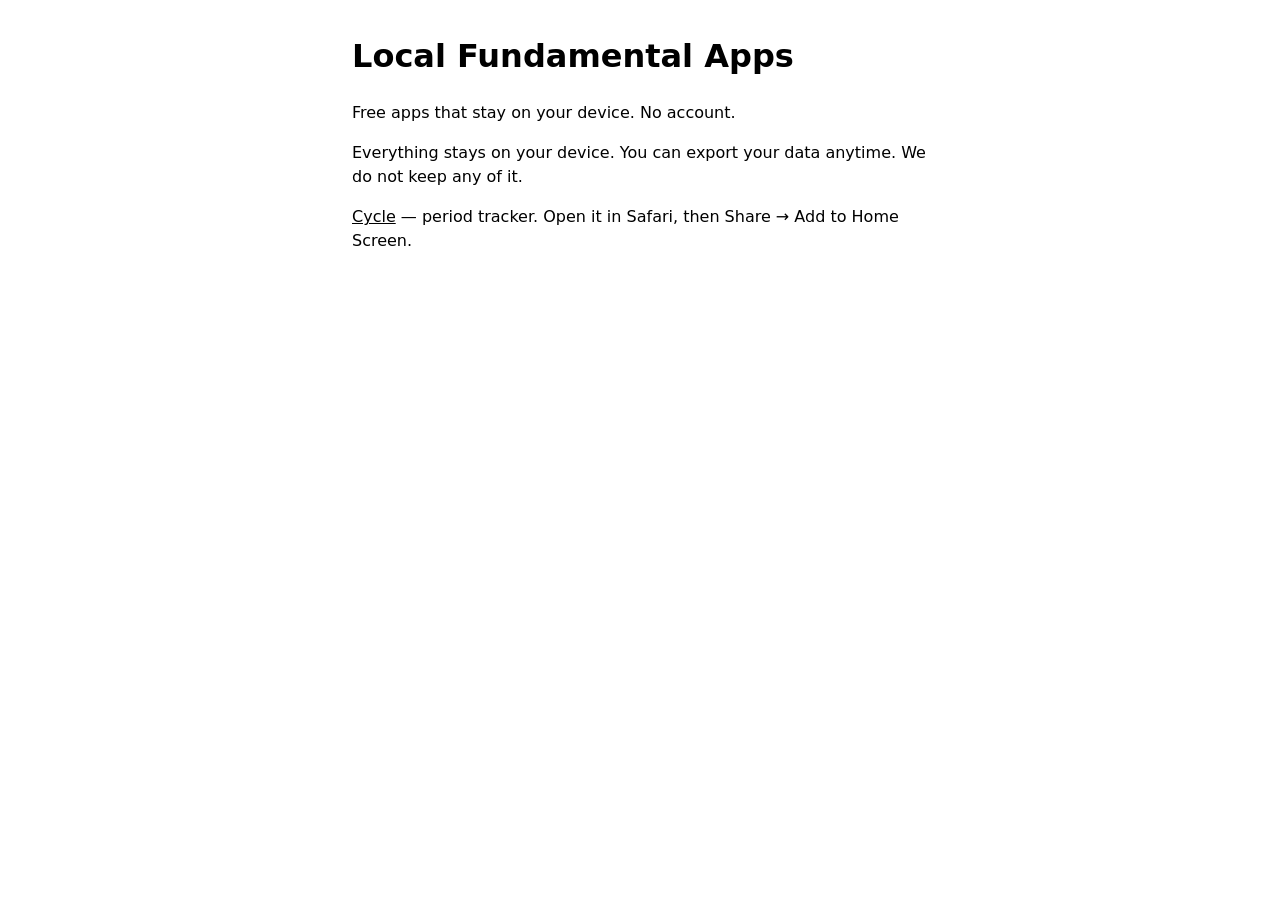
==== index.html @ 356f9113 "Make weight tracking optional at setup and state that data stays on-device. Ask during PIN creation," ====
<!DOCTYPE html>
<html lang="en">
  <head>
    <meta charset="utf-8" />
    <meta name="viewport" content="width=device-width, initial-scale=1" />
    <title>Local Fundamental Apps</title>
    <style>
      body {
        margin: 2rem auto;
        max-width: 36rem;
        padding: 0 1rem;
        font: 16px/1.5 system-ui, sans-serif;
      }
      a {
        color: inherit;
      }
    </style>
  </head>
  <body>
    <h1>Local Fundamental Apps</h1>
    <p>Free apps that stay on your device. No account.</p>
    <p>
      Everything stays on your device. You can export your data anytime. We do not keep any of it.
    </p>
    <p>
      <a href="./cycle/">Cycle</a> — period tracker. Open it in Safari, then Share → Add to Home
      Screen.
    </p>
  </body>
</html>
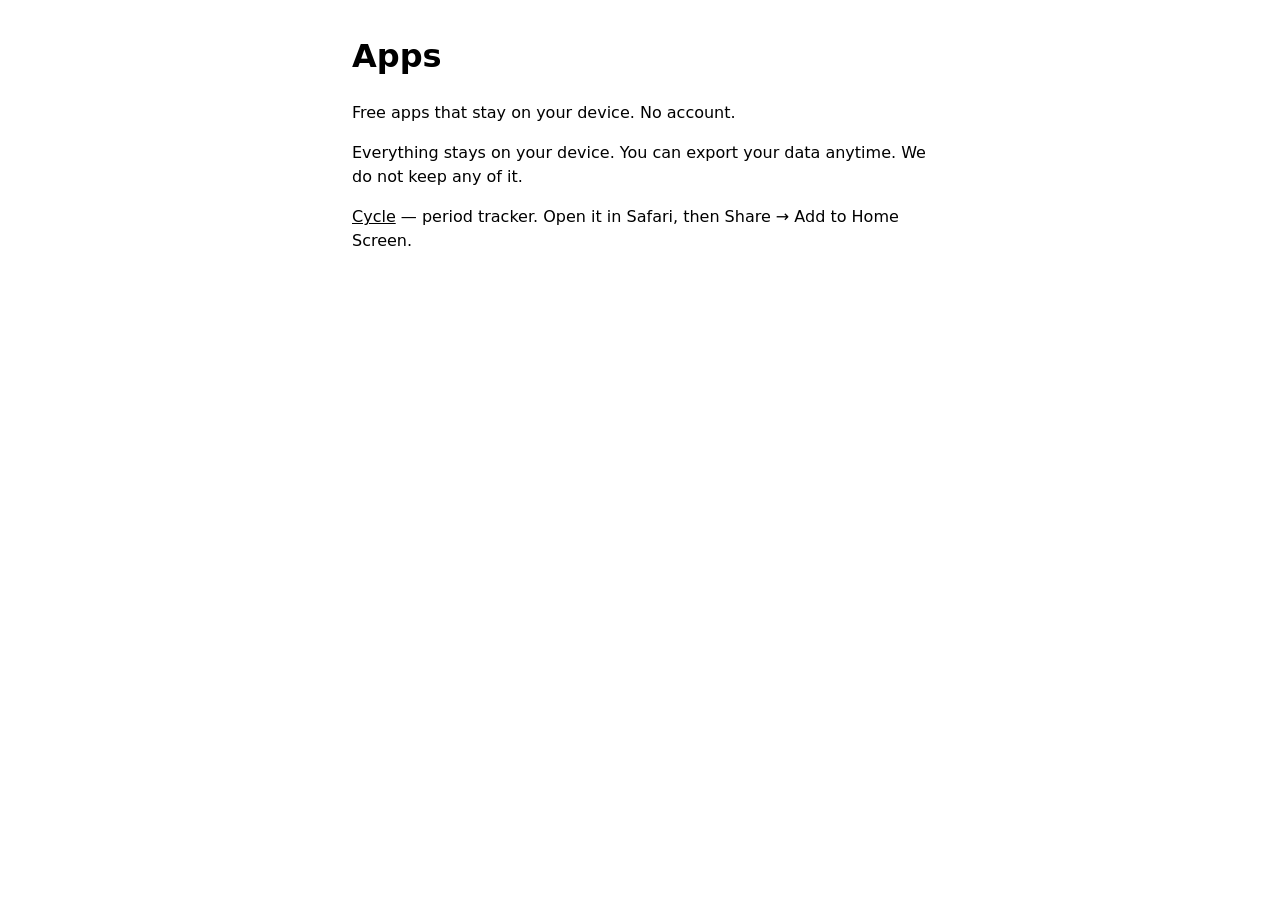
==== commit e404e8e5: "Move the catalog and Cycle under /apps. Keep the homepage as a short redirect so existing repo URLs " ====
--- a/index.html
+++ b/index.html
@@ -2,29 +2,11 @@
 <html lang="en">
   <head>
     <meta charset="utf-8" />
-    <meta name="viewport" content="width=device-width, initial-scale=1" />
-    <title>Local Fundamental Apps</title>
-    <style>
-      body {
-        margin: 2rem auto;
-        max-width: 36rem;
-        padding: 0 1rem;
-        font: 16px/1.5 system-ui, sans-serif;
-      }
-      a {
-        color: inherit;
-      }
-    </style>
+    <meta http-equiv="refresh" content="0; url=./apps/" />
+    <link rel="canonical" href="./apps/" />
+    <title>Apps</title>
   </head>
   <body>
-    <h1>Local Fundamental Apps</h1>
-    <p>Free apps that stay on your device. No account.</p>
-    <p>
-      Everything stays on your device. You can export your data anytime. We do not keep any of it.
-    </p>
-    <p>
-      <a href="./cycle/">Cycle</a> — period tracker. Open it in Safari, then Share → Add to Home
-      Screen.
-    </p>
+    <p><a href="./apps/">Apps</a></p>
   </body>
 </html>
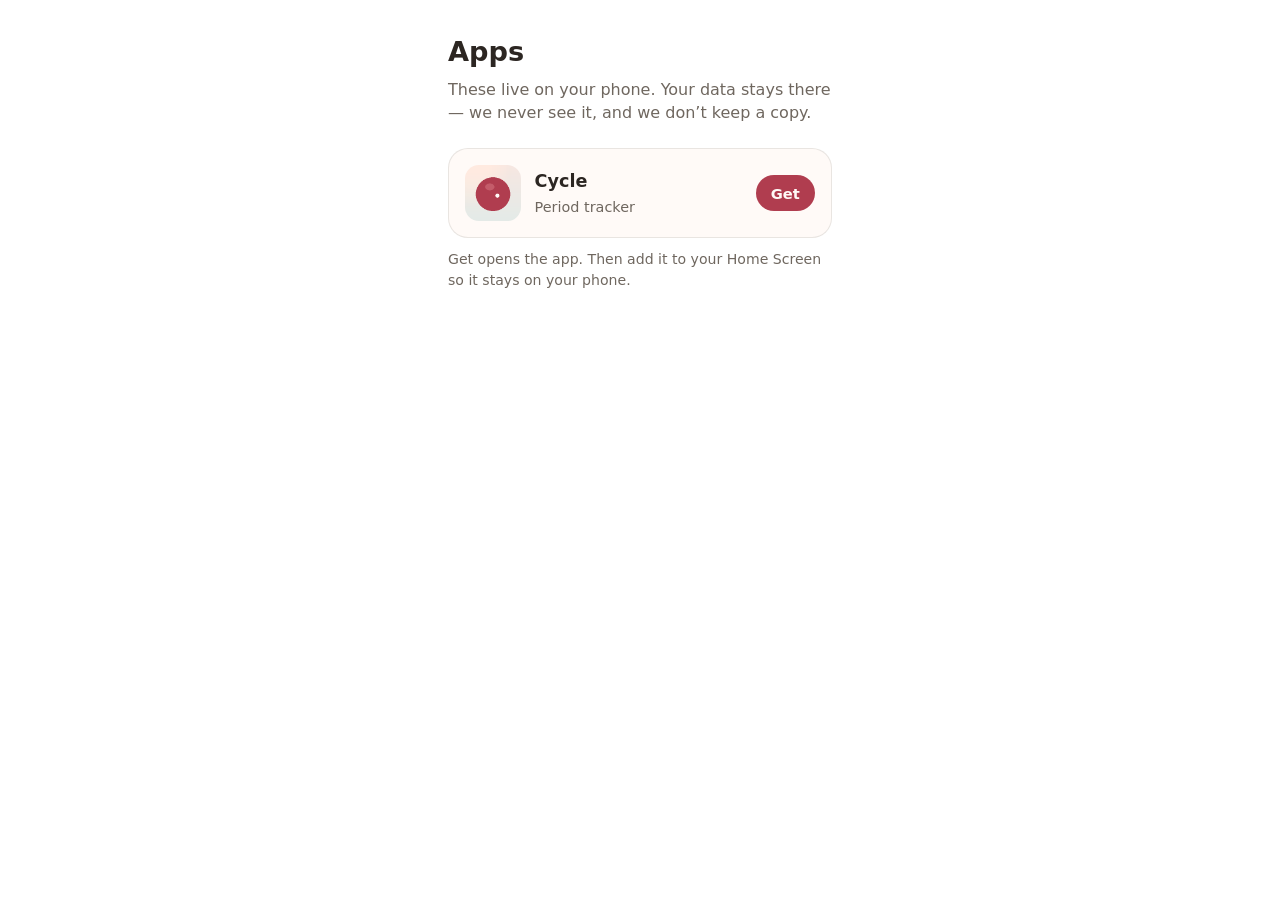
==== commit f63f14dc: "Make the catalog an install card and shorten Cycle’s setup copy. Get opens Cycle so it can be added " ====
--- a/index.html
+++ b/index.html
@@ -2,11 +2,103 @@
 <html lang="en">
   <head>
     <meta charset="utf-8" />
-    <meta http-equiv="refresh" content="0; url=./apps/" />
-    <link rel="canonical" href="./apps/" />
+    <meta name="viewport" content="width=device-width, initial-scale=1" />
     <title>Apps</title>
+    <link rel="icon" type="image/png" href="./cycle/icons/icon-192.png" />
+    <style>
+      :root {
+        --ink: #2c2622;
+        --muted: #6f675f;
+        --line: rgba(44, 38, 34, 0.1);
+        --berry: #b03d4f;
+      }
+      * {
+        box-sizing: border-box;
+      }
+      body {
+        margin: 2rem auto;
+        max-width: 26rem;
+        padding: 0 1rem 3rem;
+        font: 16px/1.45 system-ui, sans-serif;
+        color: var(--ink);
+      }
+      h1 {
+        margin: 0 0 0.4rem;
+        font-size: 1.7rem;
+      }
+      .lede {
+        margin: 0 0 1.5rem;
+        color: var(--muted);
+      }
+      .card {
+        display: grid;
+        grid-template-columns: auto 1fr auto;
+        gap: 0.85rem;
+        align-items: center;
+        padding: 1rem;
+        border: 1px solid var(--line);
+        border-radius: 20px;
+        background: #fffaf7;
+      }
+      .card img {
+        width: 56px;
+        height: 56px;
+        border-radius: 14px;
+      }
+      .card h2 {
+        margin: 0;
+        font-size: 1.1rem;
+      }
+      .card .meta {
+        margin: 0.15rem 0 0;
+        color: var(--muted);
+        font-size: 0.9rem;
+      }
+      .get {
+        display: inline-block;
+        padding: 0.45rem 0.95rem;
+        border-radius: 999px;
+        background: var(--berry);
+        color: #fffaf7;
+        font-weight: 700;
+        font-size: 0.92rem;
+        text-decoration: none;
+      }
+      .how {
+        margin: 0.7rem 0 0;
+        color: var(--muted);
+        font-size: 0.88rem;
+      }
+    </style>
   </head>
   <body>
-    <p><a href="./apps/">Apps</a></p>
+    <h1>Apps</h1>
+    <p class="lede">
+      These live on your phone. Your data stays there — we never see it, and we don’t keep a copy.
+    </p>
+
+    <article class="card">
+      <img src="./cycle/icons/icon-192.png" width="56" height="56" alt="" />
+      <div>
+        <h2>Cycle</h2>
+        <p class="meta">Period tracker</p>
+      </div>
+      <a class="get" id="get-cycle" href="./cycle/">Get</a>
+    </article>
+    <p class="how" id="how">
+      Get opens the app. Then add it to your Home Screen so it stays on your phone.
+    </p>
+
+    <script>
+      const how = document.getElementById("how");
+      const ua = navigator.userAgent;
+      const iOS = /iPhone|iPad|iPod/i.test(ua);
+      const android = /Android/i.test(ua);
+      if (iOS) {
+        how.textContent = "Get, then tap Share → Add to Home Screen.";
+      } else if (android) {
+        how.textContent = "Get, then tap the menu → Install app (or Add to Home screen).";
+      }
+    </script>
   </body>
 </html>
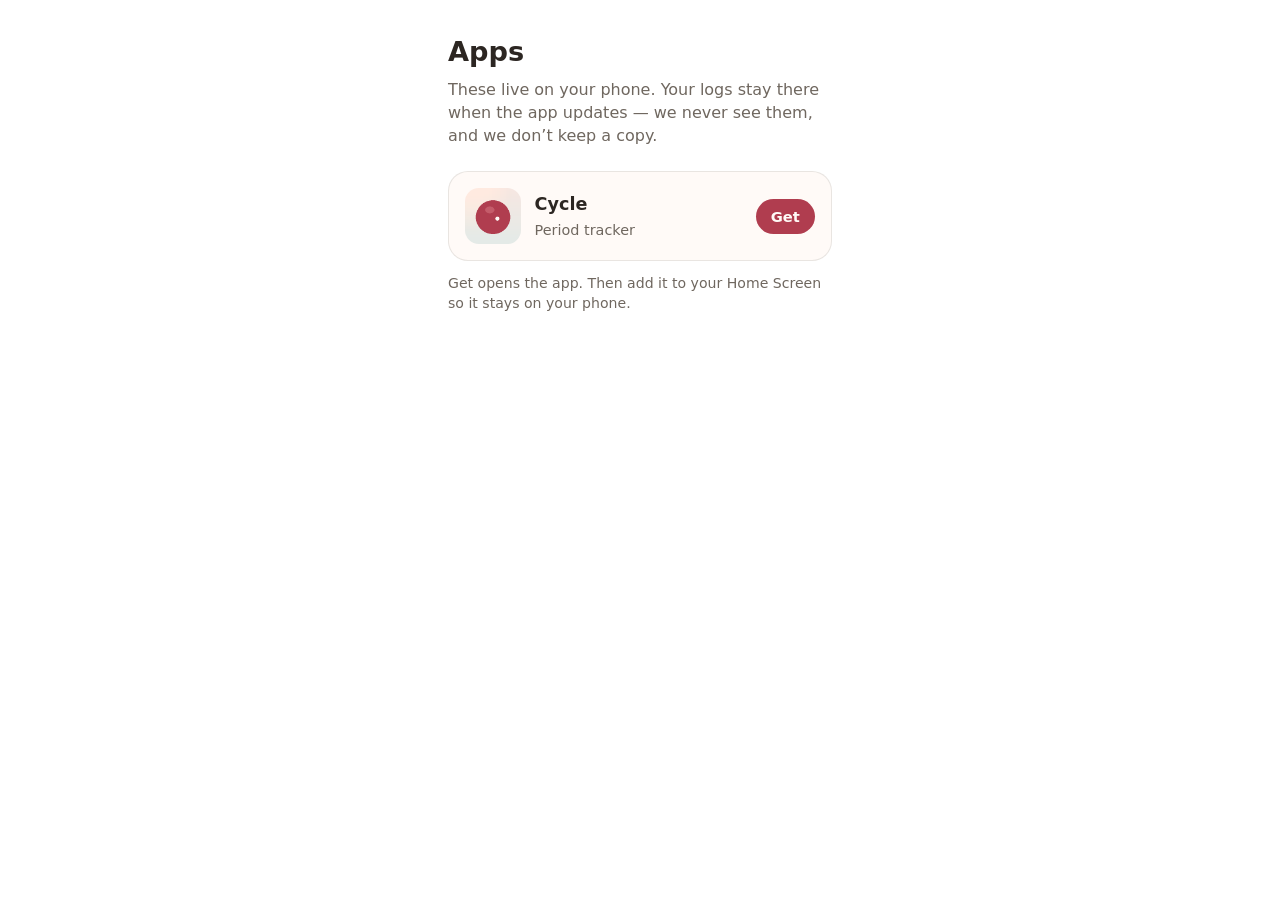
==== commit a584e298: "Add a start-over wipe and make it clear that updates do not touch logs. Logs live in the phone’s app" ====
--- a/index.html
+++ b/index.html
@@ -74,7 +74,8 @@
   <body>
     <h1>Apps</h1>
     <p class="lede">
-      These live on your phone. Your data stays there — we never see it, and we don’t keep a copy.
+      These live on your phone. Your logs stay there when the app updates — we never see them, and
+      we don’t keep a copy.
     </p>
 
     <article class="card">
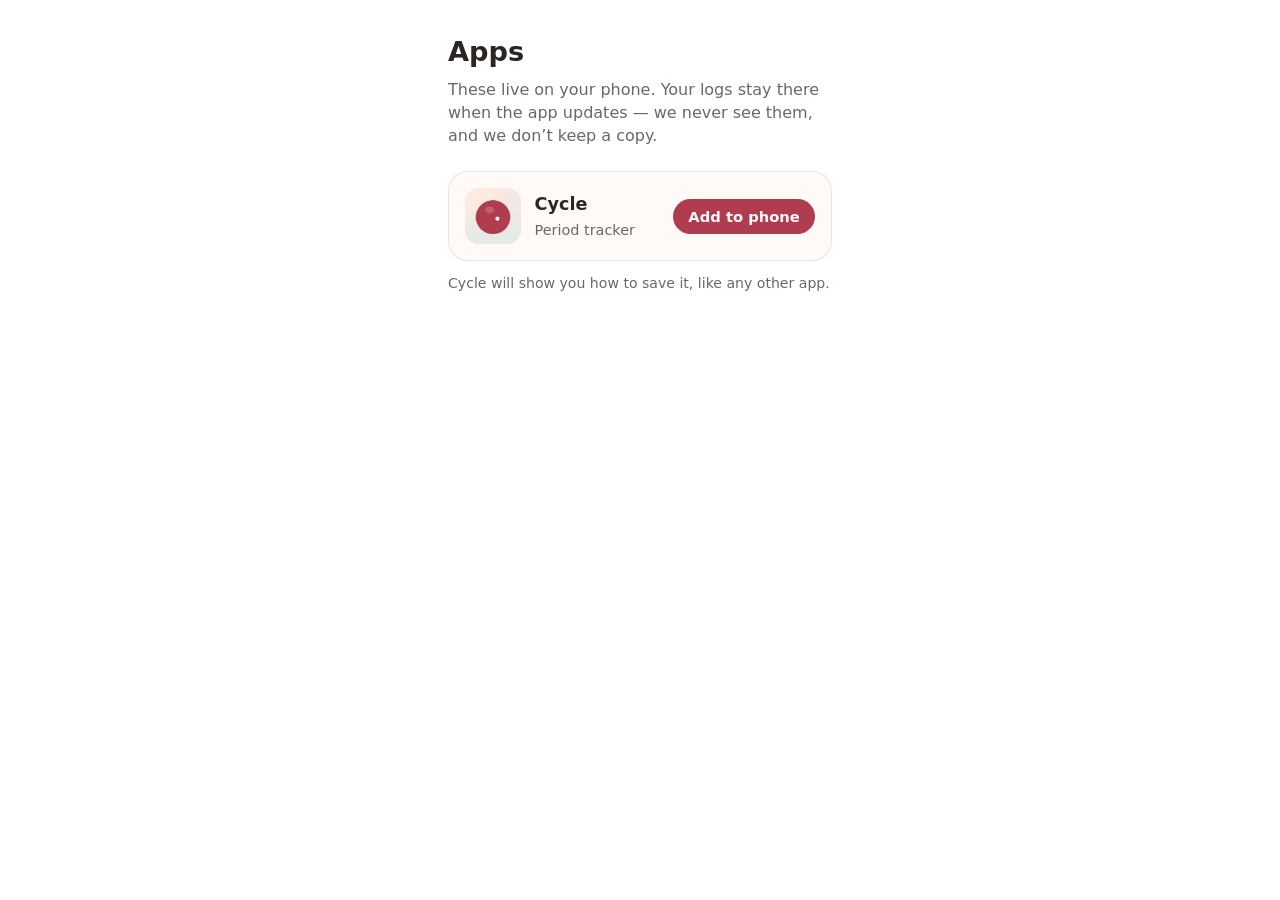
==== commit 7352c83f: "Walk people through saving Cycle to the Home Screen when they open it in a browser. The catalog now " ====
--- a/index.html
+++ b/index.html
@@ -84,22 +84,8 @@
         <h2>Cycle</h2>
         <p class="meta">Period tracker</p>
       </div>
-      <a class="get" id="get-cycle" href="./cycle/">Get</a>
+      <a class="get" href="./cycle/">Add to phone</a>
     </article>
-    <p class="how" id="how">
-      Get opens the app. Then add it to your Home Screen so it stays on your phone.
-    </p>
-
-    <script>
-      const how = document.getElementById("how");
-      const ua = navigator.userAgent;
-      const iOS = /iPhone|iPad|iPod/i.test(ua);
-      const android = /Android/i.test(ua);
-      if (iOS) {
-        how.textContent = "Get, then tap Share → Add to Home Screen.";
-      } else if (android) {
-        how.textContent = "Get, then tap the menu → Install app (or Add to Home screen).";
-      }
-    </script>
+    <p class="how">Cycle will show you how to save it, like any other app.</p>
   </body>
 </html>
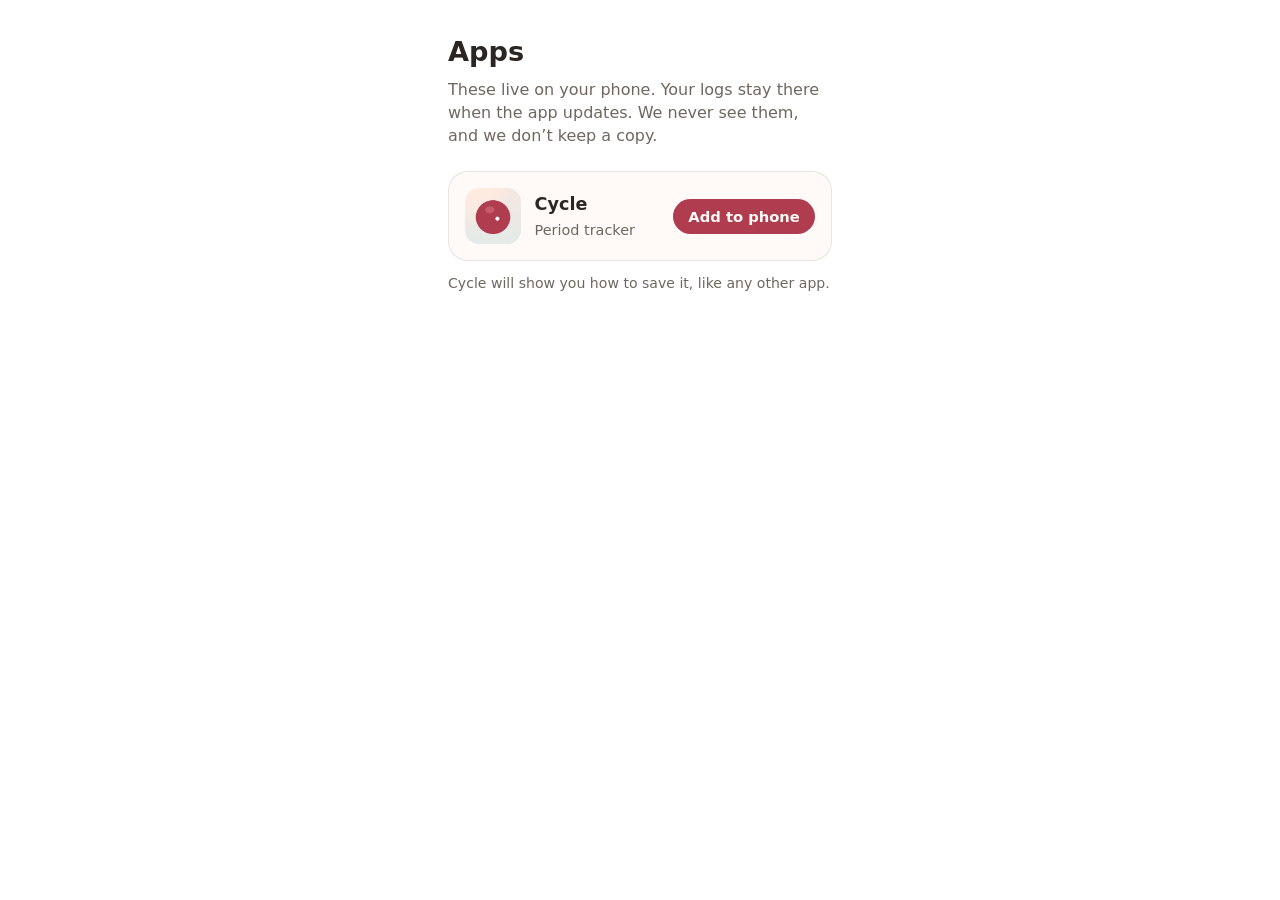
==== commit 486174ec: "Replace em dashes with plain sentences. The catalog and Cycle copy should read naturally without spe" ====
--- a/index.html
+++ b/index.html
@@ -74,7 +74,7 @@
   <body>
     <h1>Apps</h1>
     <p class="lede">
-      These live on your phone. Your logs stay there when the app updates — we never see them, and
+      These live on your phone. Your logs stay there when the app updates. We never see them, and
       we don’t keep a copy.
     </p>
 
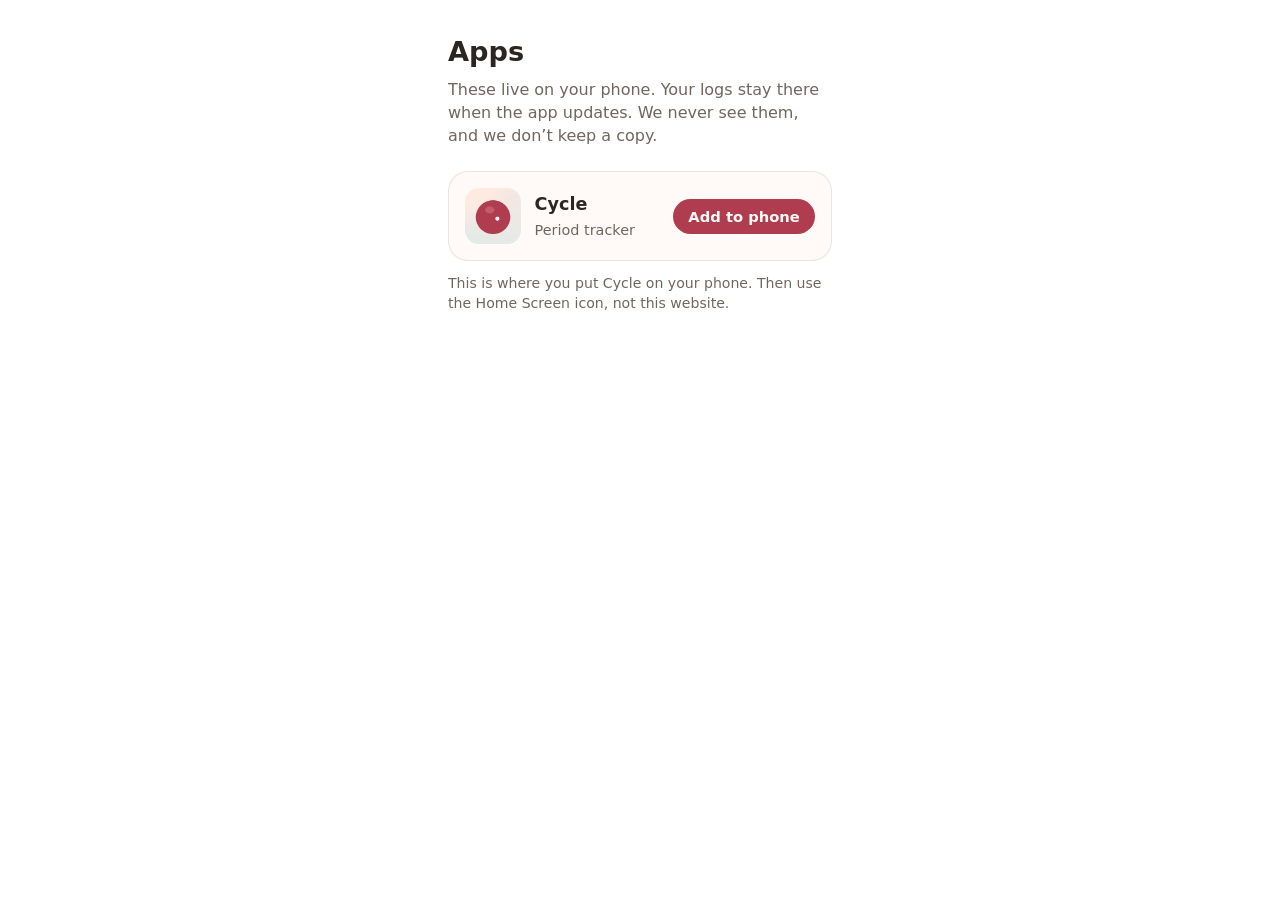
==== commit ab83c98d: "Keep the website as a download page you can use again after deleting Cycle. Browser visits always sh" ====
--- a/index.html
+++ b/index.html
@@ -86,6 +86,6 @@
       </div>
       <a class="get" href="./cycle/">Add to phone</a>
     </article>
-    <p class="how">Cycle will show you how to save it, like any other app.</p>
+    <p class="how">This is where you put Cycle on your phone. Then use the Home Screen icon, not this website.</p>
   </body>
 </html>
